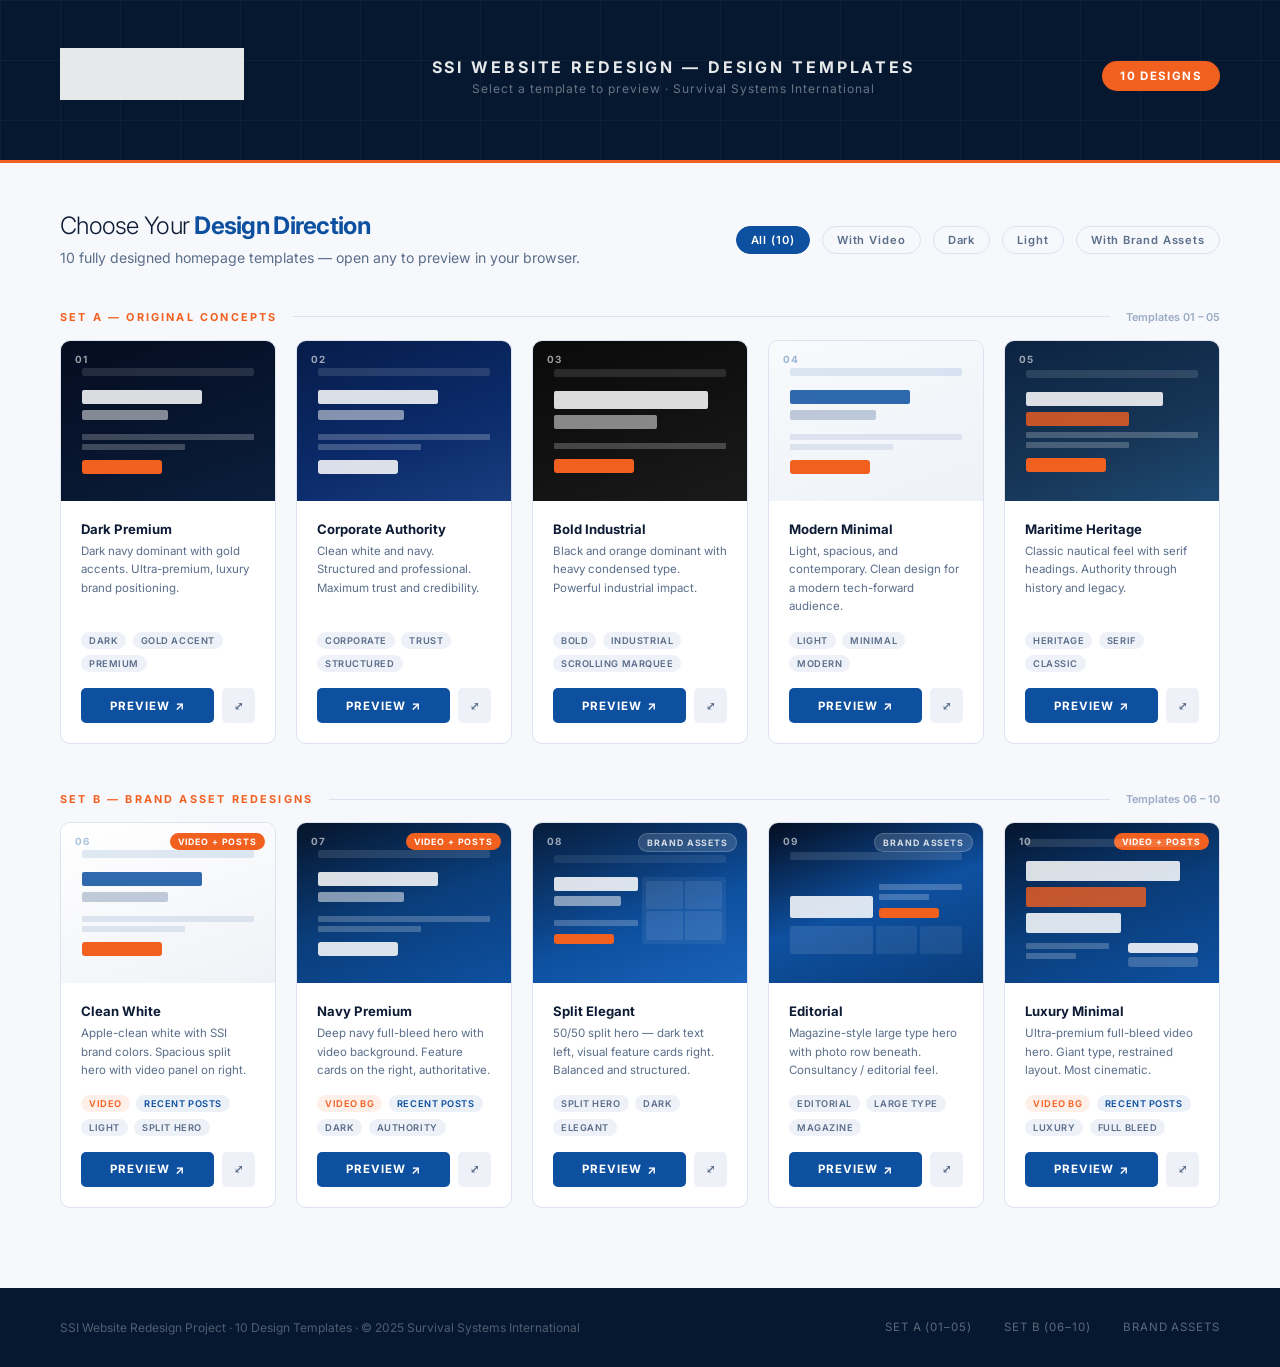
==== redesign/index.html @ 63118c46 "Initial commit: SSI Website redesign" ====
<!DOCTYPE html>
<html lang="en">
<head>
<meta charset="UTF-8">
<meta name="viewport" content="width=device-width, initial-scale=1.0">
<title>SSI Website — Design Templates</title>
<link href="https://fonts.googleapis.com/css2?family=Inter:wght@300;400;500;600;700&display=swap" rel="stylesheet">
<style>
*, *::before, *::after { box-sizing: border-box; margin: 0; padding: 0; }
:root {
  --blue:      #0E50A0;
  --blue-dark: #0A3D7A;
  --blue-deep: #061830;
  --orange:    #F26020;
  --orange-dk: #D44F12;
  --white:     #FFFFFF;
  --off:       #F6F8FC;
  --g100:      #EEF1F8;
  --g200:      #DDE2EF;
  --g400:      #9AAAC4;
  --g600:      #5A6E8A;
  --text:      #0D1B35;
}
html { scroll-behavior: smooth; }
body { font-family: 'Inter', sans-serif; background: var(--off); color: var(--text); -webkit-font-smoothing: antialiased; min-height: 100vh; }

/* ── HEADER ── */
.header {
  background: var(--blue-deep);
  padding: 48px 60px 56px;
  position: relative; overflow: hidden;
  border-bottom: 3px solid var(--orange);
}
.header-grid {
  position: absolute; inset: 0;
  background-image:
    linear-gradient(rgba(255,255,255,0.03) 1px, transparent 1px),
    linear-gradient(90deg, rgba(255,255,255,0.03) 1px, transparent 1px);
  background-size: 60px 60px;
}
.header-inner { position: relative; z-index: 2; max-width: 1300px; margin: 0 auto; display: flex; align-items: center; justify-content: space-between; }
.header-logo img { height: 52px; filter: brightness(0) invert(1); opacity: 0.9; }
.header-title { text-align: center; }
.header-title h1 { font-size: 1rem; font-weight: 700; letter-spacing: 0.18em; text-transform: uppercase; color: rgba(255,255,255,0.9); margin-bottom: 4px; }
.header-title p { font-size: 0.75rem; color: rgba(255,255,255,0.4); letter-spacing: 0.08em; }
.header-badge { background: var(--orange); color: white; font-size: 0.72rem; font-weight: 700; letter-spacing: 0.12em; text-transform: uppercase; padding: 8px 18px; border-radius: 100px; }

/* ── INTRO ── */
.intro { max-width: 1300px; margin: 0 auto; padding: 48px 60px 32px; display: flex; align-items: center; justify-content: space-between; gap: 2rem; }
.intro-left h2 { font-size: 1.5rem; font-weight: 300; letter-spacing: -0.03em; color: var(--text); }
.intro-left h2 strong { font-weight: 700; color: var(--blue); }
.intro-left p { font-size: 0.88rem; color: var(--g600); margin-top: 6px; line-height: 1.7; }
.intro-tags { display: flex; gap: 0.75rem; flex-wrap: wrap; }
.tag { font-size: 0.7rem; font-weight: 600; letter-spacing: 0.08em; padding: 6px 14px; border-radius: 100px; border: 1.5px solid var(--g200); color: var(--g600); }
.tag.active { background: var(--blue); border-color: var(--blue); color: white; }

/* ── SECTION LABELS ── */
.set-label { max-width: 1300px; margin: 0 auto; padding: 8px 60px 16px; display: flex; align-items: center; gap: 1rem; }
.set-label-text { font-size: 0.68rem; font-weight: 700; letter-spacing: 0.2em; text-transform: uppercase; color: var(--orange); white-space: nowrap; }
.set-label-line { flex: 1; height: 1px; background: var(--g200); }
.set-label-count { font-size: 0.68rem; font-weight: 600; color: var(--g400); }

/* ── GRID ── */
.grid { max-width: 1300px; margin: 0 auto; padding: 0 60px 40px; display: grid; grid-template-columns: repeat(5, 1fr); gap: 1.25rem; }

/* ── CARD ── */
.card { background: var(--white); border: 1px solid var(--g200); border-radius: 10px; overflow: hidden; transition: all 0.3s; display: flex; flex-direction: column; cursor: pointer; }
.card:hover { border-color: var(--blue); box-shadow: 0 16px 48px rgba(14,80,160,0.12); transform: translateY(-5px); }
.card-preview {
  height: 160px; position: relative; overflow: hidden;
  display: flex; align-items: center; justify-content: center;
}
.card-preview-num { position: absolute; top: 12px; left: 14px; font-size: 0.62rem; font-weight: 700; letter-spacing: 0.15em; color: rgba(255,255,255,0.6); z-index: 2; }
.card-preview-badge { position: absolute; top: 10px; right: 10px; font-size: 0.55rem; font-weight: 700; letter-spacing: 0.1em; text-transform: uppercase; padding: 3px 8px; border-radius: 100px; z-index: 2; }
.card-preview-badge.new { background: var(--orange); color: white; }
.card-preview-badge.v2 { background: rgba(255,255,255,0.15); color: rgba(255,255,255,0.8); border: 1px solid rgba(255,255,255,0.2); }
/* Template colour palettes for preview thumbnails */
.preview-1  { background: linear-gradient(160deg, #040D20 0%, #081630 60%, #0A1F3D 100%); }
.preview-2  { background: linear-gradient(160deg, #071D4A 0%, #0B2B6B 60%, #1A3D7F 100%); }
.preview-3  { background: linear-gradient(160deg, #0A0A0A 0%, #111111 50%, #1a1a1a 100%); }
.preview-4  { background: linear-gradient(160deg, #F8FAFC 0%, #EEF2F7 100%); }
.preview-5  { background: linear-gradient(160deg, #0C2340 0%, #163556 60%, #1E4A73 100%); }
.preview-6  { background: linear-gradient(160deg, #FFFFFF 0%, #F0F2F7 100%); }
.preview-7  { background: linear-gradient(160deg, #06142A 0%, #0A3D7A 50%, #0E50A0 100%); }
.preview-8  { background: linear-gradient(160deg, #071C3A 0%, #0E50A0 60%, #1A62B8 100%); }
.preview-9  { background: linear-gradient(160deg, #040D20 0%, #0E50A0 50%, #0A3D7A 100%); }
.preview-10 { background: linear-gradient(160deg, #05152E 0%, #0A3D7A 50%, #0E50A0 100%); }

/* Mockup lines inside preview */
.mock { width: 80%; position: relative; z-index: 2; }
.mock-nav { height: 8px; background: rgba(255,255,255,0.12); border-radius: 2px; margin-bottom: 14px; }
.mock-h1 { height: 14px; background: rgba(255,255,255,0.85); border-radius: 2px; margin-bottom: 6px; width: 70%; }
.mock-h2 { height: 10px; background: rgba(255,255,255,0.5); border-radius: 2px; margin-bottom: 14px; width: 50%; }
.mock-p { height: 6px; background: rgba(255,255,255,0.22); border-radius: 1px; margin-bottom: 4px; }
.mock-p.short { width: 60%; }
.mock-btn { height: 14px; width: 80px; border-radius: 3px; margin-top: 10px; }
.mock-btn.orange { background: var(--orange); }
.mock-btn.white { background: rgba(255,255,255,0.85); }
/* Light preview mockups */
.preview-4 .mock-nav,
.preview-6 .mock-nav { background: rgba(14,80,160,0.12); }
.preview-4 .mock-h1,
.preview-6 .mock-h1 { background: var(--blue); opacity: 0.85; }
.preview-4 .mock-h2,
.preview-6 .mock-h2 { background: var(--g400); opacity: 0.6; }
.preview-4 .mock-p,
.preview-6 .mock-p { background: var(--g200); }

/* Orange accent bar on preview */
.card-preview::after { content: ''; position: absolute; bottom: 0; left: 0; right: 0; height: 3px; background: var(--orange); opacity: 0; transition: opacity 0.3s; }
.card:hover .card-preview::after { opacity: 1; }

/* Card body */
.card-body { padding: 1.25rem; flex: 1; display: flex; flex-direction: column; }
.card-name { font-size: 0.82rem; font-weight: 700; color: var(--text); margin-bottom: 4px; line-height: 1.3; }
.card-desc { font-size: 0.72rem; color: var(--g600); line-height: 1.6; margin-bottom: 1rem; flex: 1; }
.card-tags { display: flex; gap: 0.4rem; flex-wrap: wrap; margin-bottom: 1rem; }
.card-tag { font-size: 0.58rem; font-weight: 600; letter-spacing: 0.06em; text-transform: uppercase; padding: 3px 8px; border-radius: 100px; background: var(--g100); color: var(--g600); }
.card-tag.video { background: rgba(242,96,32,0.1); color: var(--orange); }
.card-tag.posts { background: rgba(14,80,160,0.08); color: var(--blue); }
.card-footer { display: flex; gap: 0.5rem; }
.btn-preview {
  flex: 1; background: var(--blue); color: white;
  font-size: 0.72rem; font-weight: 700; letter-spacing: 0.08em; text-transform: uppercase;
  padding: 10px; border-radius: 5px; text-decoration: none; text-align: center;
  transition: background 0.2s; display: flex; align-items: center; justify-content: center; gap: 5px;
}
.btn-preview:hover { background: var(--blue-dark); }
.btn-preview::after { content: '↗'; font-size: 0.75rem; }
.btn-new-tab {
  background: var(--g100); color: var(--g600); border: none;
  font-size: 0.68rem; font-weight: 600; padding: 10px 12px; border-radius: 5px;
  cursor: pointer; transition: background 0.2s; font-family: 'Inter', sans-serif;
  text-decoration: none; display: flex; align-items: center;
}
.btn-new-tab:hover { background: var(--g200); }

/* ── FOOTER ── */
.footer { background: var(--blue-deep); padding: 32px 60px; margin-top: 40px; display: flex; align-items: center; justify-content: space-between; }
.footer p { font-size: 0.75rem; color: rgba(255,255,255,0.3); }
.footer-links { display: flex; gap: 2rem; }
.footer-links a { font-size: 0.72rem; color: rgba(255,255,255,0.35); text-decoration: none; letter-spacing: 0.08em; text-transform: uppercase; transition: color 0.2s; }
.footer-links a:hover { color: rgba(255,255,255,0.7); }

/* Responsive */
@media (max-width: 1200px) { .grid { grid-template-columns: repeat(3, 1fr); } }
@media (max-width: 768px) { .grid { grid-template-columns: repeat(2, 1fr); padding: 0 24px 40px; } .header { padding: 32px 24px 40px; } .intro { padding: 32px 24px; } .set-label { padding: 8px 24px 16px; } }
</style>
</head>
<body>

<!-- HEADER -->
<div class="header">
  <div class="header-grid"></div>
  <div class="header-inner">
    <div class="header-logo">
      <img src="../brand_assets/survival-systems-international-logo-2.gif" alt="Survival Systems International">
    </div>
    <div class="header-title">
      <h1>SSI Website Redesign — Design Templates</h1>
      <p>Select a template to preview · Survival Systems International</p>
    </div>
    <div class="header-badge">10 Designs</div>
  </div>
</div>

<!-- INTRO -->
<div class="intro">
  <div class="intro-left">
    <h2>Choose Your <strong>Design Direction</strong></h2>
    <p>10 fully designed homepage templates — open any to preview in your browser.</p>
  </div>
  <div class="intro-tags">
    <span class="tag active">All (10)</span>
    <span class="tag">With Video</span>
    <span class="tag">Dark</span>
    <span class="tag">Light</span>
    <span class="tag">With Brand Assets</span>
  </div>
</div>

<!-- SET A -->
<div class="set-label">
  <span class="set-label-text">Set A — Original Concepts</span>
  <div class="set-label-line"></div>
  <span class="set-label-count">Templates 01 – 05</span>
</div>

<div class="grid">

  <!-- T1 -->
  <div class="card" onclick="window.open('template-1-dark-premium.html','_blank')">
    <div class="card-preview preview-1">
      <span class="card-preview-num">01</span>
      <div class="mock">
        <div class="mock-nav"></div>
        <div class="mock-h1"></div>
        <div class="mock-h2"></div>
        <div class="mock-p"></div>
        <div class="mock-p short"></div>
        <div class="mock-btn orange"></div>
      </div>
    </div>
    <div class="card-body">
      <div class="card-name">Dark Premium</div>
      <div class="card-desc">Dark navy dominant with gold accents. Ultra-premium, luxury brand positioning.</div>
      <div class="card-tags">
        <span class="card-tag">Dark</span>
        <span class="card-tag">Gold Accent</span>
        <span class="card-tag">Premium</span>
      </div>
      <div class="card-footer">
        <a href="template-1-dark-premium.html" target="_blank" class="btn-preview">Preview</a>
        <a href="template-1-dark-premium.html" target="_blank" class="btn-new-tab" title="Open in new tab">⤢</a>
      </div>
    </div>
  </div>

  <!-- T2 -->
  <div class="card" onclick="window.open('template-2-corporate-authority.html','_blank')">
    <div class="card-preview preview-2">
      <span class="card-preview-num">02</span>
      <div class="mock">
        <div class="mock-nav"></div>
        <div class="mock-h1"></div>
        <div class="mock-h2"></div>
        <div class="mock-p"></div>
        <div class="mock-p short"></div>
        <div class="mock-btn white"></div>
      </div>
    </div>
    <div class="card-body">
      <div class="card-name">Corporate Authority</div>
      <div class="card-desc">Clean white and navy. Structured and professional. Maximum trust and credibility.</div>
      <div class="card-tags">
        <span class="card-tag">Corporate</span>
        <span class="card-tag">Trust</span>
        <span class="card-tag">Structured</span>
      </div>
      <div class="card-footer">
        <a href="template-2-corporate-authority.html" target="_blank" class="btn-preview">Preview</a>
        <a href="template-2-corporate-authority.html" target="_blank" class="btn-new-tab" title="Open in new tab">⤢</a>
      </div>
    </div>
  </div>

  <!-- T3 -->
  <div class="card" onclick="window.open('template-3-bold-industrial.html','_blank')">
    <div class="card-preview preview-3">
      <span class="card-preview-num">03</span>
      <div class="mock">
        <div class="mock-nav"></div>
        <div class="mock-h1" style="width:90%;height:18px"></div>
        <div class="mock-h2" style="width:60%;height:14px"></div>
        <div class="mock-p"></div>
        <div class="mock-btn orange"></div>
      </div>
    </div>
    <div class="card-body">
      <div class="card-name">Bold Industrial</div>
      <div class="card-desc">Black and orange dominant with heavy condensed type. Powerful industrial impact.</div>
      <div class="card-tags">
        <span class="card-tag">Bold</span>
        <span class="card-tag">Industrial</span>
        <span class="card-tag">Scrolling Marquee</span>
      </div>
      <div class="card-footer">
        <a href="template-3-bold-industrial.html" target="_blank" class="btn-preview">Preview</a>
        <a href="template-3-bold-industrial.html" target="_blank" class="btn-new-tab" title="Open in new tab">⤢</a>
      </div>
    </div>
  </div>

  <!-- T4 -->
  <div class="card" onclick="window.open('template-4-modern-minimal.html','_blank')">
    <div class="card-preview preview-4">
      <span class="card-preview-num" style="color:rgba(14,80,160,0.4)">04</span>
      <div class="mock">
        <div class="mock-nav"></div>
        <div class="mock-h1"></div>
        <div class="mock-h2"></div>
        <div class="mock-p"></div>
        <div class="mock-p short"></div>
        <div class="mock-btn orange"></div>
      </div>
    </div>
    <div class="card-body">
      <div class="card-name">Modern Minimal</div>
      <div class="card-desc">Light, spacious, and contemporary. Clean design for a modern tech-forward audience.</div>
      <div class="card-tags">
        <span class="card-tag">Light</span>
        <span class="card-tag">Minimal</span>
        <span class="card-tag">Modern</span>
      </div>
      <div class="card-footer">
        <a href="template-4-modern-minimal.html" target="_blank" class="btn-preview">Preview</a>
        <a href="template-4-modern-minimal.html" target="_blank" class="btn-new-tab" title="Open in new tab">⤢</a>
      </div>
    </div>
  </div>

  <!-- T5 -->
  <div class="card" onclick="window.open('template-5-maritime-heritage.html','_blank')">
    <div class="card-preview preview-5">
      <span class="card-preview-num">05</span>
      <div class="mock">
        <div class="mock-nav"></div>
        <div class="mock-h1" style="width:80%"></div>
        <div class="mock-h1" style="width:60%;background:var(--orange);opacity:0.8"></div>
        <div class="mock-p"></div>
        <div class="mock-p short"></div>
        <div class="mock-btn orange"></div>
      </div>
    </div>
    <div class="card-body">
      <div class="card-name">Maritime Heritage</div>
      <div class="card-desc">Classic nautical feel with serif headings. Authority through history and legacy.</div>
      <div class="card-tags">
        <span class="card-tag">Heritage</span>
        <span class="card-tag">Serif</span>
        <span class="card-tag">Classic</span>
      </div>
      <div class="card-footer">
        <a href="template-5-maritime-heritage.html" target="_blank" class="btn-preview">Preview</a>
        <a href="template-5-maritime-heritage.html" target="_blank" class="btn-new-tab" title="Open in new tab">⤢</a>
      </div>
    </div>
  </div>

</div>

<!-- SET B -->
<div class="set-label">
  <span class="set-label-text">Set B — Brand Asset Redesigns</span>
  <div class="set-label-line"></div>
  <span class="set-label-count">Templates 06 – 10</span>
</div>

<div class="grid">

  <!-- T6 -->
  <div class="card" onclick="window.open('template-1-clean-white.html','_blank')">
    <div class="card-preview preview-6">
      <span class="card-preview-num" style="color:rgba(14,80,160,0.35)">06</span>
      <span class="card-preview-badge new">Video + Posts</span>
      <div class="mock">
        <div class="mock-nav"></div>
        <div class="mock-h1"></div>
        <div class="mock-h2"></div>
        <div class="mock-p"></div>
        <div class="mock-p short"></div>
        <div class="mock-btn orange"></div>
      </div>
    </div>
    <div class="card-body">
      <div class="card-name">Clean White</div>
      <div class="card-desc">Apple-clean white with SSI brand colors. Spacious split hero with video panel on right.</div>
      <div class="card-tags">
        <span class="card-tag video">Video</span>
        <span class="card-tag posts">Recent Posts</span>
        <span class="card-tag">Light</span>
        <span class="card-tag">Split Hero</span>
      </div>
      <div class="card-footer">
        <a href="template-1-clean-white.html" target="_blank" class="btn-preview">Preview</a>
        <a href="template-1-clean-white.html" target="_blank" class="btn-new-tab" title="Open in new tab">⤢</a>
      </div>
    </div>
  </div>

  <!-- T7 -->
  <div class="card" onclick="window.open('template-2-navy-premium.html','_blank')">
    <div class="card-preview preview-7">
      <span class="card-preview-num">07</span>
      <span class="card-preview-badge new">Video + Posts</span>
      <div class="mock">
        <div class="mock-nav"></div>
        <div class="mock-h1"></div>
        <div class="mock-h2"></div>
        <div class="mock-p"></div>
        <div class="mock-p short"></div>
        <div class="mock-btn white"></div>
      </div>
    </div>
    <div class="card-body">
      <div class="card-name">Navy Premium</div>
      <div class="card-desc">Deep navy full-bleed hero with video background. Feature cards on the right, authoritative.</div>
      <div class="card-tags">
        <span class="card-tag video">Video BG</span>
        <span class="card-tag posts">Recent Posts</span>
        <span class="card-tag">Dark</span>
        <span class="card-tag">Authority</span>
      </div>
      <div class="card-footer">
        <a href="template-2-navy-premium.html" target="_blank" class="btn-preview">Preview</a>
        <a href="template-2-navy-premium.html" target="_blank" class="btn-new-tab" title="Open in new tab">⤢</a>
      </div>
    </div>
  </div>

  <!-- T8 -->
  <div class="card" onclick="window.open('template-3-split-elegant.html','_blank')">
    <div class="card-preview preview-8">
      <span class="card-preview-num">08</span>
      <span class="card-preview-badge v2">Brand Assets</span>
      <div class="mock">
        <div class="mock-nav" style="background:rgba(255,255,255,0.08)"></div>
        <div style="display:grid;grid-template-columns:1fr 1fr;gap:4px;margin-bottom:8px">
          <div>
            <div class="mock-h1" style="width:100%;margin-bottom:5px"></div>
            <div class="mock-h2" style="width:80%"></div>
            <div class="mock-p" style="margin-top:8px"></div>
            <div class="mock-btn orange" style="margin-top:8px;width:60px;height:10px"></div>
          </div>
          <div style="background:rgba(255,255,255,0.06);border-radius:3px;display:grid;grid-template-columns:1fr 1fr;gap:2px;padding:4px">
            <div style="background:rgba(255,255,255,0.08);border-radius:2px"></div>
            <div style="background:rgba(255,255,255,0.08);border-radius:2px"></div>
            <div style="background:rgba(255,255,255,0.08);border-radius:2px"></div>
            <div style="background:rgba(255,255,255,0.08);border-radius:2px"></div>
          </div>
        </div>
      </div>
    </div>
    <div class="card-body">
      <div class="card-name">Split Elegant</div>
      <div class="card-desc">50/50 split hero — dark text left, visual feature cards right. Balanced and structured.</div>
      <div class="card-tags">
        <span class="card-tag">Split Hero</span>
        <span class="card-tag">Dark</span>
        <span class="card-tag">Elegant</span>
      </div>
      <div class="card-footer">
        <a href="template-3-split-elegant.html" target="_blank" class="btn-preview">Preview</a>
        <a href="template-3-split-elegant.html" target="_blank" class="btn-new-tab" title="Open in new tab">⤢</a>
      </div>
    </div>
  </div>

  <!-- T9 -->
  <div class="card" onclick="window.open('template-4-editorial.html','_blank')">
    <div class="card-preview preview-9">
      <span class="card-preview-num">09</span>
      <span class="card-preview-badge v2">Brand Assets</span>
      <div class="mock">
        <div class="mock-nav"></div>
        <div style="display:grid;grid-template-columns:1fr 1fr;gap:6px;align-items:end;margin-bottom:8px">
          <div class="mock-h1" style="width:100%;height:22px;margin:0"></div>
          <div style="padding-top:10px">
            <div class="mock-p"></div>
            <div class="mock-p short"></div>
            <div class="mock-btn orange" style="margin-top:8px;width:60px;height:10px"></div>
          </div>
        </div>
        <div style="display:grid;grid-template-columns:2fr 1fr 1fr;gap:3px;height:28px">
          <div style="background:rgba(255,255,255,0.1);border-radius:2px"></div>
          <div style="background:rgba(255,255,255,0.07);border-radius:2px"></div>
          <div style="background:rgba(255,255,255,0.07);border-radius:2px"></div>
        </div>
      </div>
    </div>
    <div class="card-body">
      <div class="card-name">Editorial</div>
      <div class="card-desc">Magazine-style large type hero with photo row beneath. Consultancy / editorial feel.</div>
      <div class="card-tags">
        <span class="card-tag">Editorial</span>
        <span class="card-tag">Large Type</span>
        <span class="card-tag">Magazine</span>
      </div>
      <div class="card-footer">
        <a href="template-4-editorial.html" target="_blank" class="btn-preview">Preview</a>
        <a href="template-4-editorial.html" target="_blank" class="btn-new-tab" title="Open in new tab">⤢</a>
      </div>
    </div>
  </div>

  <!-- T10 -->
  <div class="card" onclick="window.open('template-5-luxury-minimal.html','_blank')">
    <div class="card-preview preview-10">
      <span class="card-preview-num">10</span>
      <span class="card-preview-badge new">Video + Posts</span>
      <div class="mock">
        <div class="mock-nav"></div>
        <div class="mock-h1" style="height:20px;width:90%"></div>
        <div class="mock-h1" style="height:20px;width:70%;background:var(--orange);opacity:0.8"></div>
        <div class="mock-h1" style="height:20px;width:55%"></div>
        <div style="display:grid;grid-template-columns:1fr 1fr;gap:6px;margin-top:10px">
          <div>
            <div class="mock-p"></div>
            <div class="mock-p short"></div>
          </div>
          <div style="display:flex;flex-direction:column;gap:4px;align-items:flex-end">
            <div class="mock-btn white" style="width:70px;height:10px;margin:0"></div>
            <div class="mock-btn" style="width:70px;height:10px;margin:0;background:rgba(255,255,255,0.2)"></div>
          </div>
        </div>
      </div>
    </div>
    <div class="card-body">
      <div class="card-name">Luxury Minimal</div>
      <div class="card-desc">Ultra-premium full-bleed video hero. Giant type, restrained layout. Most cinematic.</div>
      <div class="card-tags">
        <span class="card-tag video">Video BG</span>
        <span class="card-tag posts">Recent Posts</span>
        <span class="card-tag">Luxury</span>
        <span class="card-tag">Full Bleed</span>
      </div>
      <div class="card-footer">
        <a href="template-5-luxury-minimal.html" target="_blank" class="btn-preview">Preview</a>
        <a href="template-5-luxury-minimal.html" target="_blank" class="btn-new-tab" title="Open in new tab">⤢</a>
      </div>
    </div>
  </div>

</div>

<!-- FOOTER -->
<div class="footer">
  <p>SSI Website Redesign Project · 10 Design Templates · © 2025 Survival Systems International</p>
  <div class="footer-links">
    <a href="#">Set A (01–05)</a>
    <a href="#">Set B (06–10)</a>
    <a href="#">Brand Assets</a>
  </div>
</div>

</body>
</html>
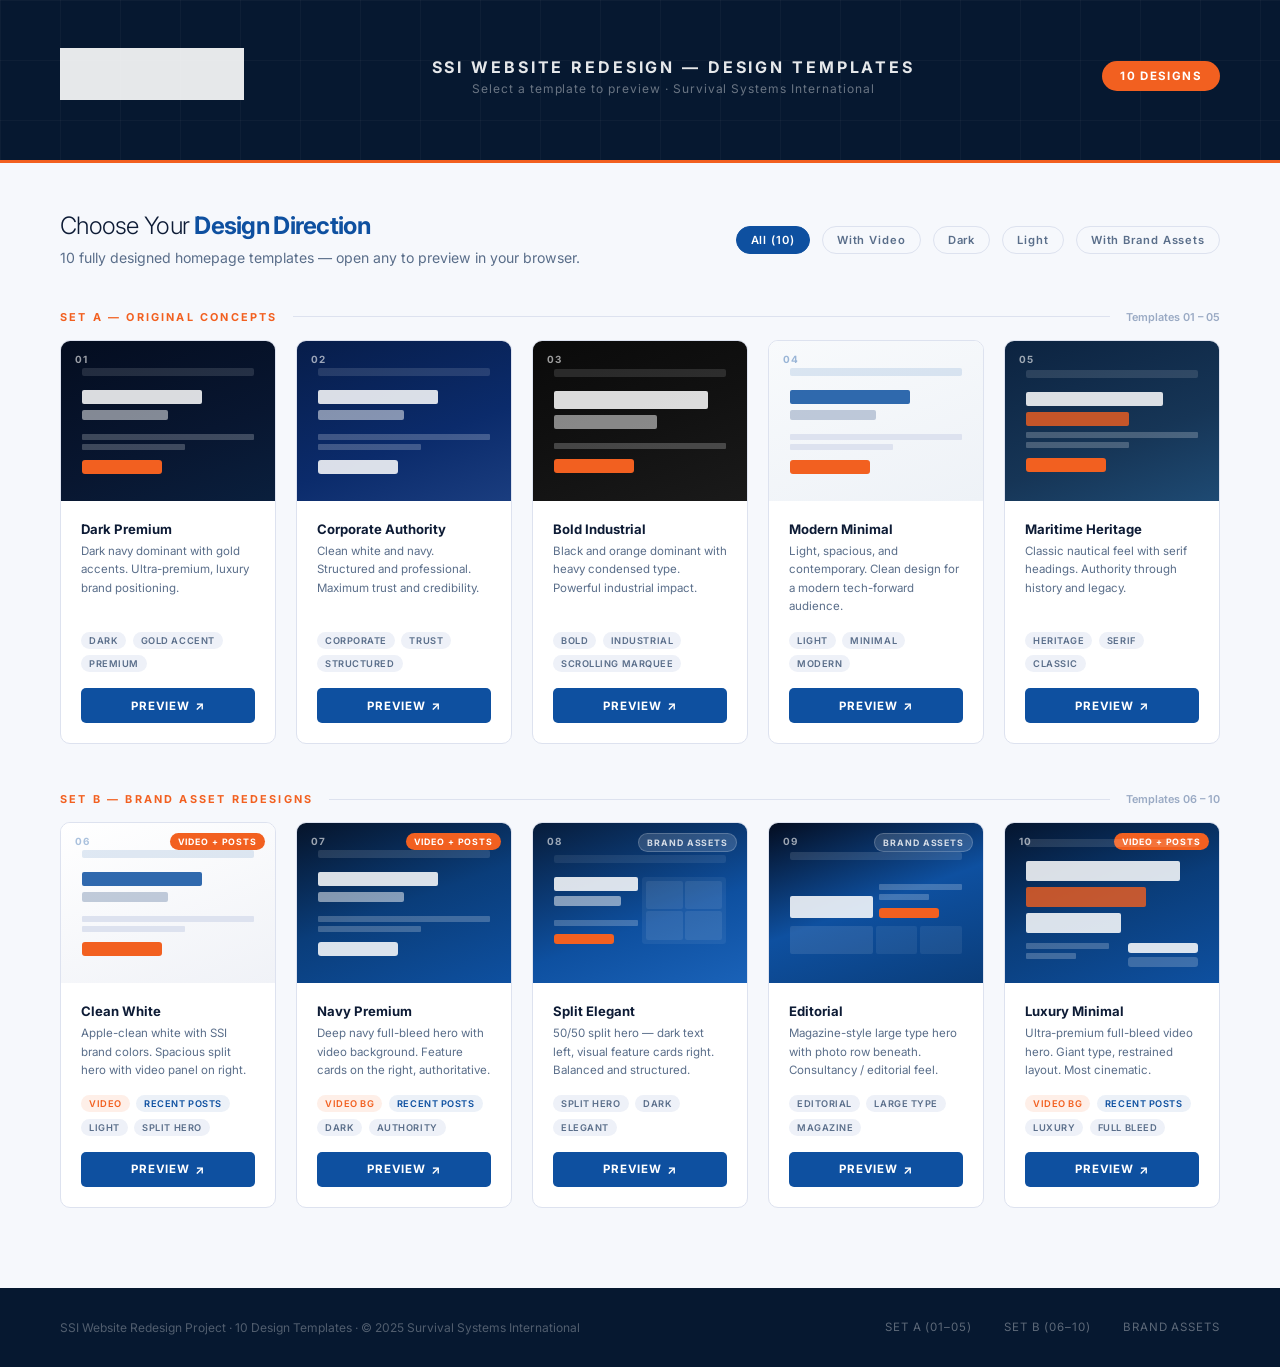
==== commit 667afb96: "Fix: remove duplicate card onclick" ====
--- a/redesign/index.html
+++ b/redesign/index.html
@@ -189,7 +189,8 @@
 <div class="grid">
 
   <!-- T1 -->
-  <div class="card" onclick="window.open('template-1-dark-premium.html','_blank')">
+  
+  <div class="card">
     <div class="card-preview preview-1">
       <span class="card-preview-num">01</span>
       <div class="mock">
@@ -211,13 +212,13 @@
       </div>
       <div class="card-footer">
         <a href="template-1-dark-premium.html" target="_blank" class="btn-preview">Preview</a>
-        <a href="template-1-dark-premium.html" target="_blank" class="btn-new-tab" title="Open in new tab">⤢</a>
       </div>
     </div>
   </div>
 
   <!-- T2 -->
-  <div class="card" onclick="window.open('template-2-corporate-authority.html','_blank')">
+  
+  <div class="card">
     <div class="card-preview preview-2">
       <span class="card-preview-num">02</span>
       <div class="mock">
@@ -239,13 +240,13 @@
       </div>
       <div class="card-footer">
         <a href="template-2-corporate-authority.html" target="_blank" class="btn-preview">Preview</a>
-        <a href="template-2-corporate-authority.html" target="_blank" class="btn-new-tab" title="Open in new tab">⤢</a>
       </div>
     </div>
   </div>
 
   <!-- T3 -->
-  <div class="card" onclick="window.open('template-3-bold-industrial.html','_blank')">
+  
+  <div class="card">
     <div class="card-preview preview-3">
       <span class="card-preview-num">03</span>
       <div class="mock">
@@ -266,13 +267,13 @@
       </div>
       <div class="card-footer">
         <a href="template-3-bold-industrial.html" target="_blank" class="btn-preview">Preview</a>
-        <a href="template-3-bold-industrial.html" target="_blank" class="btn-new-tab" title="Open in new tab">⤢</a>
       </div>
     </div>
   </div>
 
   <!-- T4 -->
-  <div class="card" onclick="window.open('template-4-modern-minimal.html','_blank')">
+  
+  <div class="card">
     <div class="card-preview preview-4">
       <span class="card-preview-num" style="color:rgba(14,80,160,0.4)">04</span>
       <div class="mock">
@@ -294,13 +295,13 @@
       </div>
       <div class="card-footer">
         <a href="template-4-modern-minimal.html" target="_blank" class="btn-preview">Preview</a>
-        <a href="template-4-modern-minimal.html" target="_blank" class="btn-new-tab" title="Open in new tab">⤢</a>
       </div>
     </div>
   </div>
 
   <!-- T5 -->
-  <div class="card" onclick="window.open('template-5-maritime-heritage.html','_blank')">
+  
+  <div class="card">
     <div class="card-preview preview-5">
       <span class="card-preview-num">05</span>
       <div class="mock">
@@ -322,7 +323,6 @@
       </div>
       <div class="card-footer">
         <a href="template-5-maritime-heritage.html" target="_blank" class="btn-preview">Preview</a>
-        <a href="template-5-maritime-heritage.html" target="_blank" class="btn-new-tab" title="Open in new tab">⤢</a>
       </div>
     </div>
   </div>
@@ -339,7 +339,8 @@
 <div class="grid">
 
   <!-- T6 -->
-  <div class="card" onclick="window.open('template-1-clean-white.html','_blank')">
+  
+  <div class="card">
     <div class="card-preview preview-6">
       <span class="card-preview-num" style="color:rgba(14,80,160,0.35)">06</span>
       <span class="card-preview-badge new">Video + Posts</span>
@@ -363,13 +364,13 @@
       </div>
       <div class="card-footer">
         <a href="template-1-clean-white.html" target="_blank" class="btn-preview">Preview</a>
-        <a href="template-1-clean-white.html" target="_blank" class="btn-new-tab" title="Open in new tab">⤢</a>
       </div>
     </div>
   </div>
 
   <!-- T7 -->
-  <div class="card" onclick="window.open('template-2-navy-premium.html','_blank')">
+  
+  <div class="card">
     <div class="card-preview preview-7">
       <span class="card-preview-num">07</span>
       <span class="card-preview-badge new">Video + Posts</span>
@@ -393,13 +394,13 @@
       </div>
       <div class="card-footer">
         <a href="template-2-navy-premium.html" target="_blank" class="btn-preview">Preview</a>
-        <a href="template-2-navy-premium.html" target="_blank" class="btn-new-tab" title="Open in new tab">⤢</a>
       </div>
     </div>
   </div>
 
   <!-- T8 -->
-  <div class="card" onclick="window.open('template-3-split-elegant.html','_blank')">
+  
+  <div class="card">
     <div class="card-preview preview-8">
       <span class="card-preview-num">08</span>
       <span class="card-preview-badge v2">Brand Assets</span>
@@ -431,13 +432,13 @@
       </div>
       <div class="card-footer">
         <a href="template-3-split-elegant.html" target="_blank" class="btn-preview">Preview</a>
-        <a href="template-3-split-elegant.html" target="_blank" class="btn-new-tab" title="Open in new tab">⤢</a>
       </div>
     </div>
   </div>
 
   <!-- T9 -->
-  <div class="card" onclick="window.open('template-4-editorial.html','_blank')">
+  
+  <div class="card">
     <div class="card-preview preview-9">
       <span class="card-preview-num">09</span>
       <span class="card-preview-badge v2">Brand Assets</span>
@@ -468,13 +469,13 @@
       </div>
       <div class="card-footer">
         <a href="template-4-editorial.html" target="_blank" class="btn-preview">Preview</a>
-        <a href="template-4-editorial.html" target="_blank" class="btn-new-tab" title="Open in new tab">⤢</a>
       </div>
     </div>
   </div>
 
   <!-- T10 -->
-  <div class="card" onclick="window.open('template-5-luxury-minimal.html','_blank')">
+  
+  <div class="card">
     <div class="card-preview preview-10">
       <span class="card-preview-num">10</span>
       <span class="card-preview-badge new">Video + Posts</span>
@@ -506,7 +507,6 @@
       </div>
       <div class="card-footer">
         <a href="template-5-luxury-minimal.html" target="_blank" class="btn-preview">Preview</a>
-        <a href="template-5-luxury-minimal.html" target="_blank" class="btn-new-tab" title="Open in new tab">⤢</a>
       </div>
     </div>
   </div>
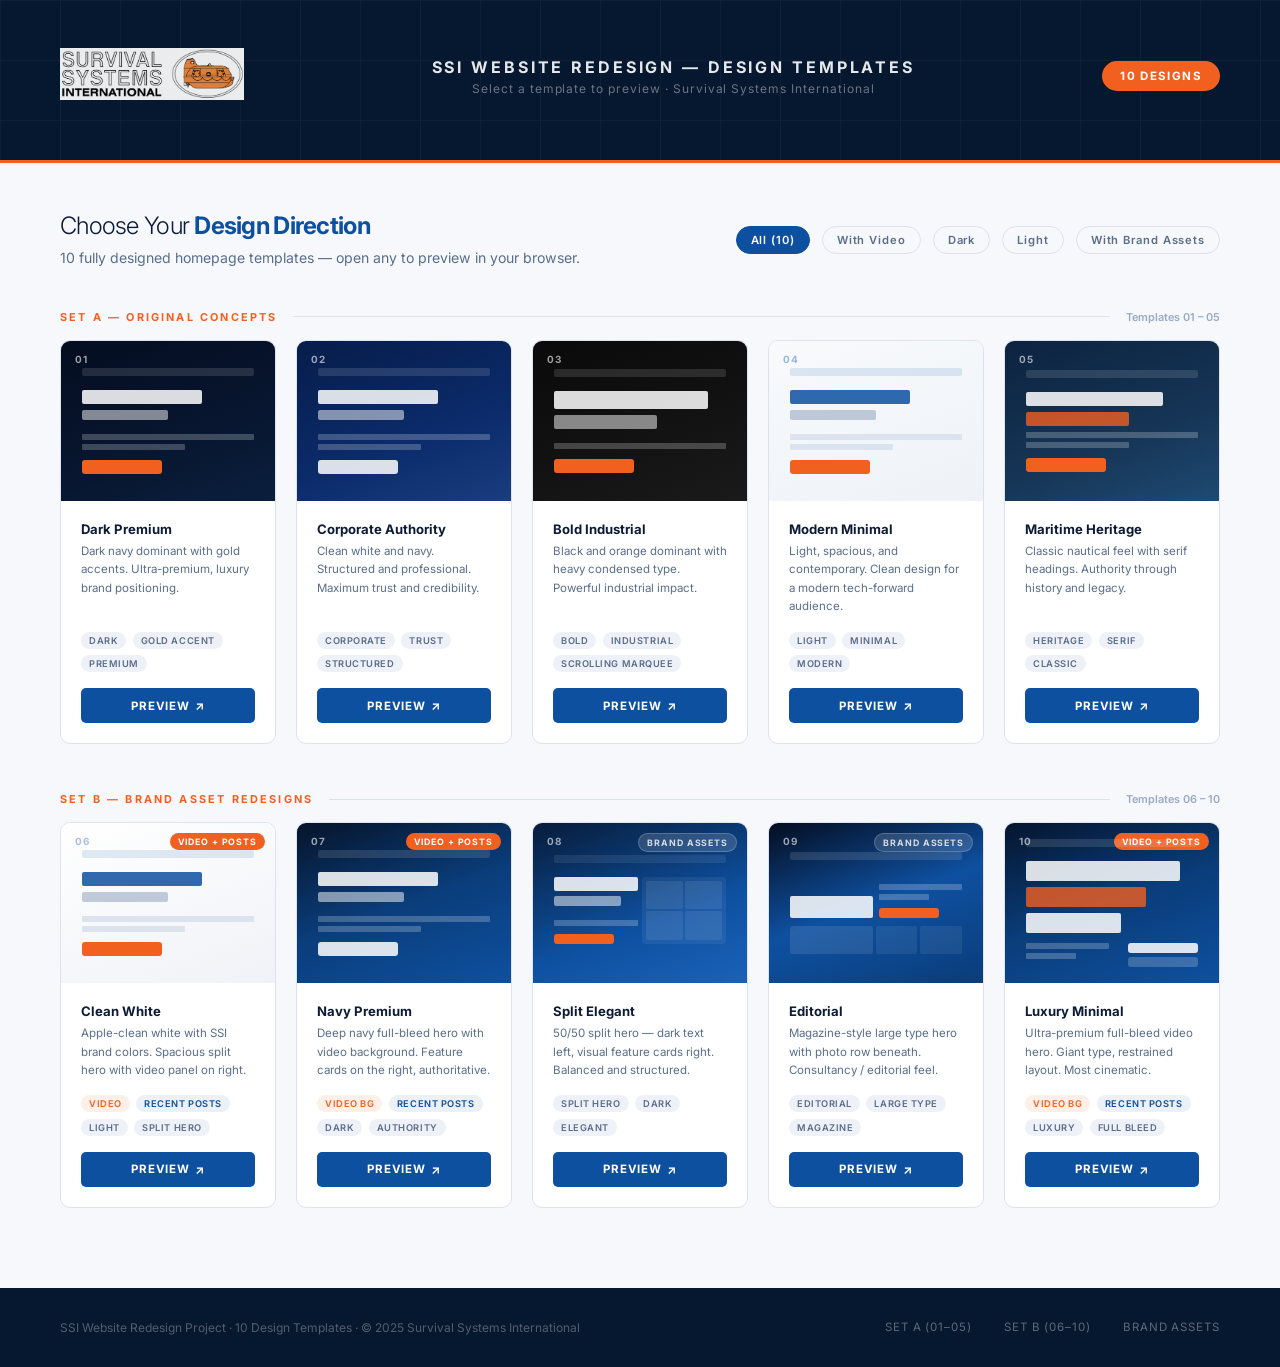
==== commit 5dfe8767: "Updated logo in home page template select" ====
--- a/redesign/index.html
+++ b/redesign/index.html
@@ -39,7 +39,7 @@
   background-size: 60px 60px;
 }
 .header-inner { position: relative; z-index: 2; max-width: 1300px; margin: 0 auto; display: flex; align-items: center; justify-content: space-between; }
-.header-logo img { height: 52px; filter: brightness(0) invert(1); opacity: 0.9; }
+.header-logo img { height: 52px; mix-blend-mode: screen; opacity: 0.92; }
 .header-title { text-align: center; }
 .header-title h1 { font-size: 1rem; font-weight: 700; letter-spacing: 0.18em; text-transform: uppercase; color: rgba(255,255,255,0.9); margin-bottom: 4px; }
 .header-title p { font-size: 0.75rem; color: rgba(255,255,255,0.4); letter-spacing: 0.08em; }
